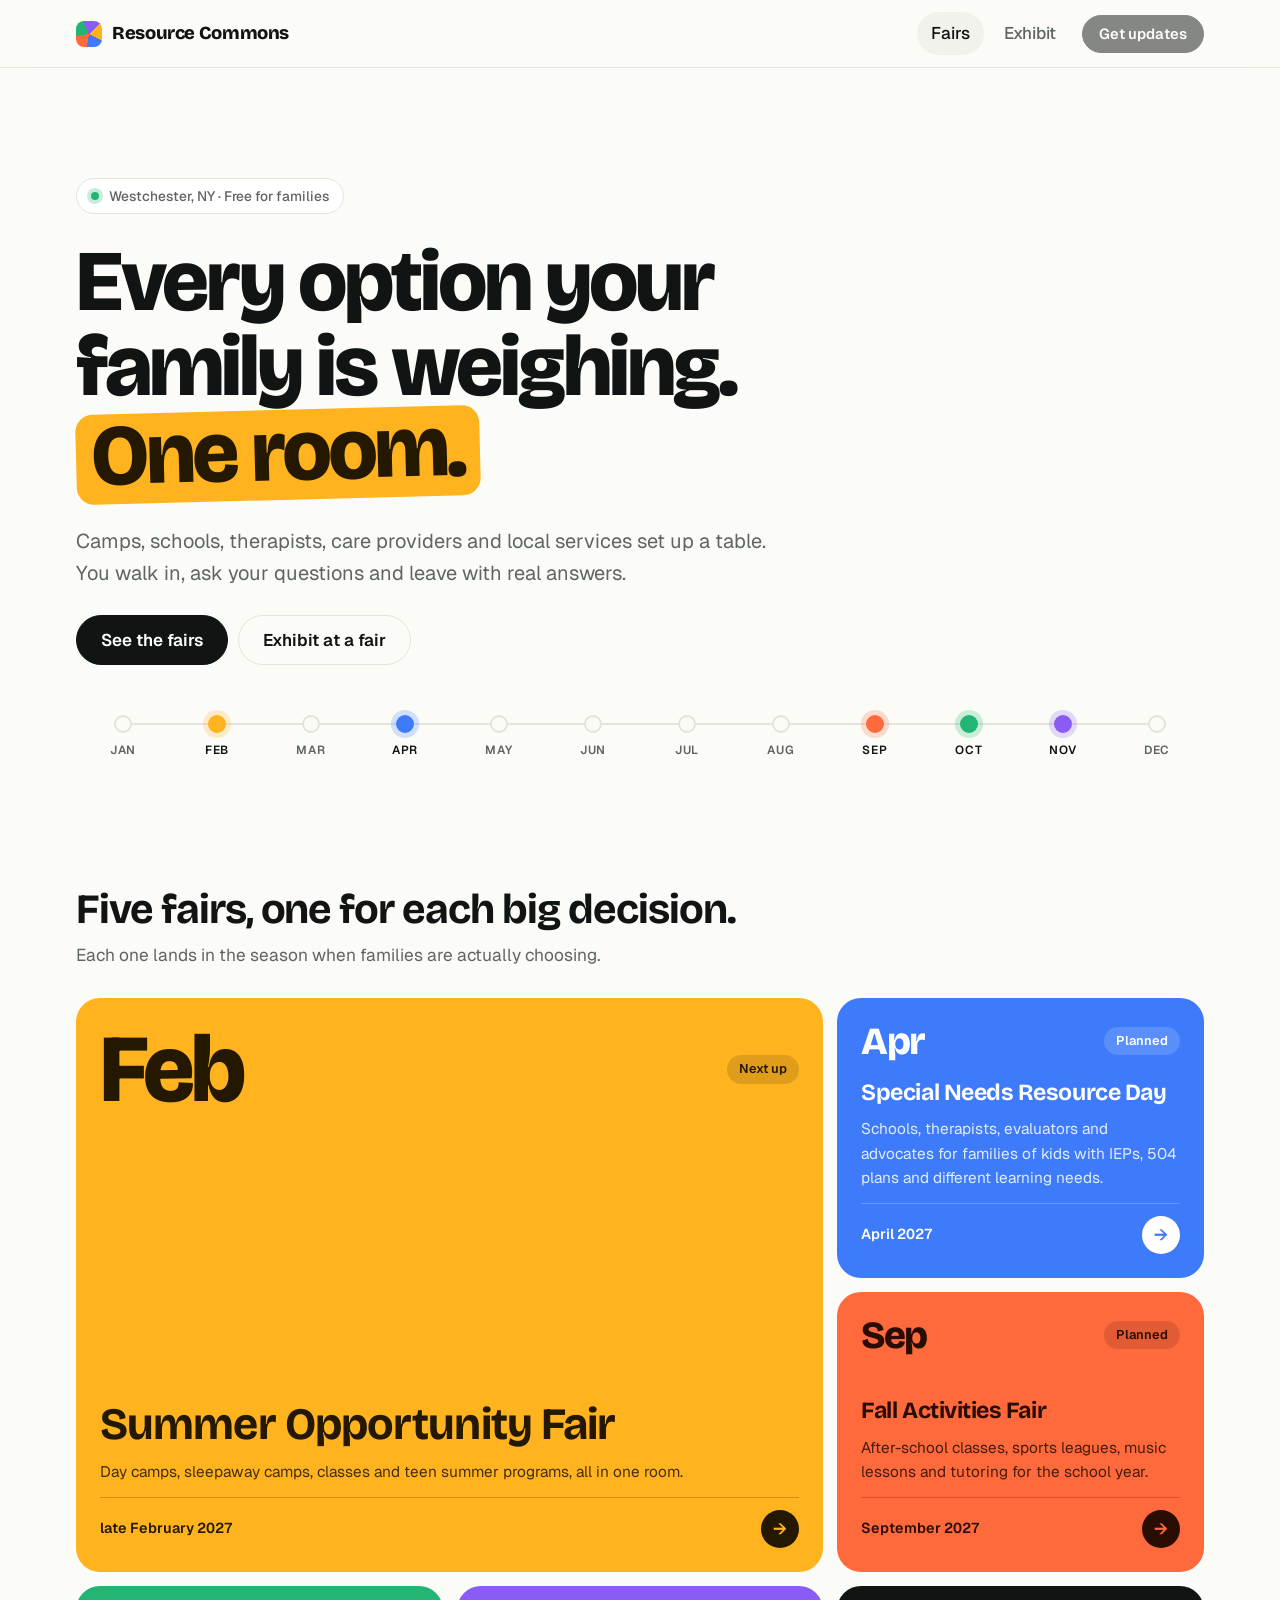
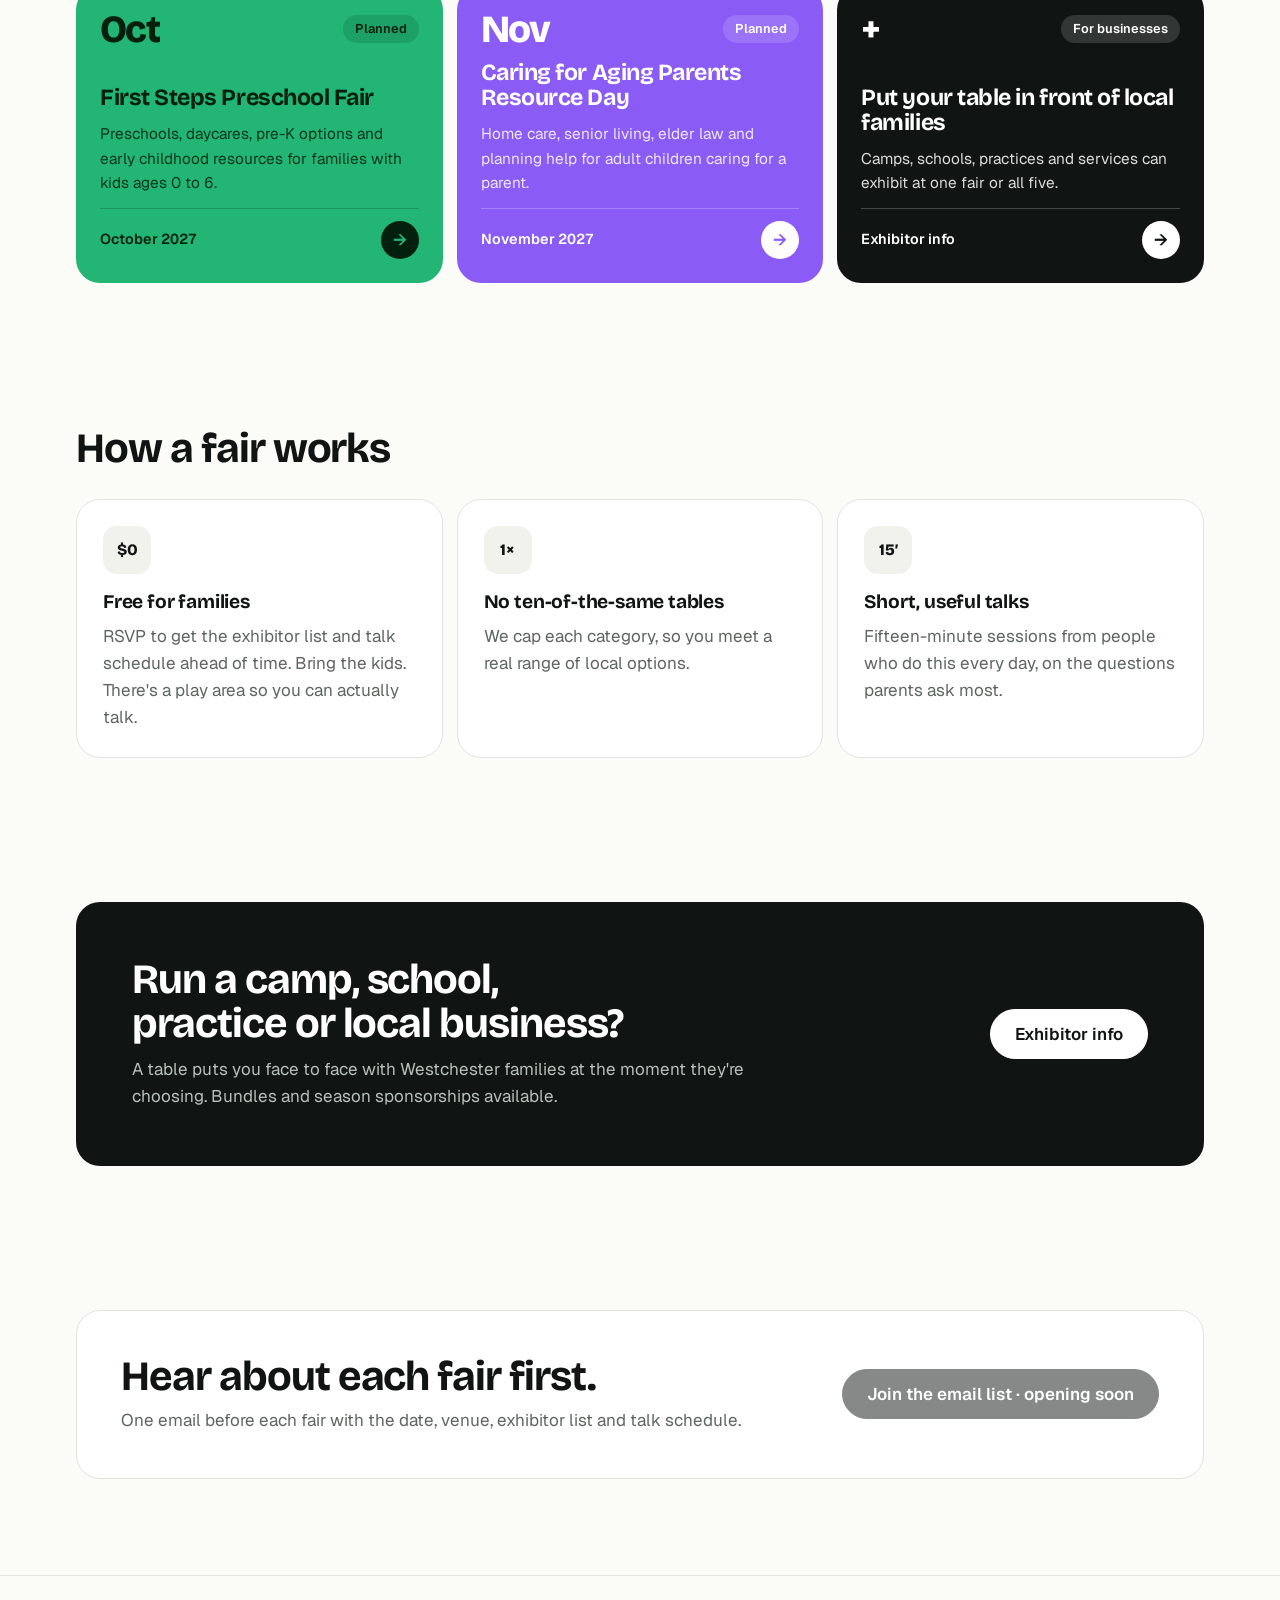
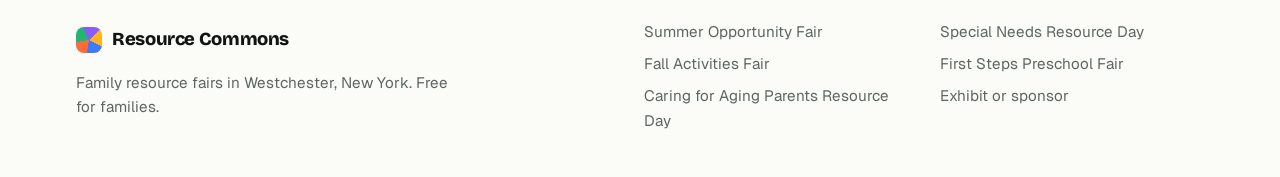
==== index.html @ ef05dd1f "Add files via upload" ====
<!doctype html>
<html lang="en">
<head>
<meta charset="utf-8">
<meta name="viewport" content="width=device-width, initial-scale=1, viewport-fit=cover">
<title>Resource Commons</title>
<meta name="description" content="Family resource fairs in Westchester, NY: camps, special needs resources, fall activities, preschools and caring for aging parents. Free for families.">
<meta name="claude:viewport-fit-sides" content="cover">
<link rel="preconnect" href="https://fonts.googleapis.com">
<link rel="preconnect" href="https://fonts.gstatic.com" crossorigin>
<link rel="stylesheet" href="https://fonts.googleapis.com/css2?family=Bricolage+Grotesque:opsz,wght@12..96,500;12..96,700;12..96,800&family=Geist:wght@400;500;600&display=swap">
<link rel="stylesheet" href="style.css">
</head>
<body>
<header class="top"><div class="wrap top-in">
<a class="brand" href="index.html"><span class="mark" aria-hidden="true"></span>Resource Commons</a>
<nav class="nav"><a href="index.html" aria-current="page">Fairs</a><a href="exhibit.html">Exhibit</a><a class="btn small" data-link="signup" href="#">Get updates</a></nav>
</div></header>
<main>
<section class="hero"><div class="wrap">
<p class="eyebrow"><span class="live" aria-hidden="true"></span>Westchester, NY · Free for families</p>
<h1>Every option your family is weighing. <span class="hl">One room.</span></h1>
<p class="lede">Camps, schools, therapists, care providers and local services set up a table. You walk in, ask your questions and leave with real answers.</p>
<div class="cta"><a class="btn" href="#fairs">See the fairs</a><a class="btn ghost" href="exhibit.html">Exhibit at a fair</a></div>
<div class="year" aria-label="Fair calendar"><span class="mo"><span class="pt"></span><span class="mo-l">Jan</span></span><a class="mo has summer" href="summer-opportunity-fair.html" title="Summer Opportunity Fair"><span class="pt"></span><span class="mo-l">Feb</span></a><span class="mo"><span class="pt"></span><span class="mo-l">Mar</span></span><a class="mo has sn" href="special-needs-resource-day.html" title="Special Needs Resource Day"><span class="pt"></span><span class="mo-l">Apr</span></a><span class="mo"><span class="pt"></span><span class="mo-l">May</span></span><span class="mo"><span class="pt"></span><span class="mo-l">Jun</span></span><span class="mo"><span class="pt"></span><span class="mo-l">Jul</span></span><span class="mo"><span class="pt"></span><span class="mo-l">Aug</span></span><a class="mo has fall" href="fall-activities-fair.html" title="Fall Activities Fair"><span class="pt"></span><span class="mo-l">Sep</span></a><a class="mo has pre" href="first-steps-preschool-fair.html" title="First Steps Preschool Fair"><span class="pt"></span><span class="mo-l">Oct</span></a><a class="mo has aging" href="caring-for-aging-parents.html" title="Caring for Aging Parents Resource Day"><span class="pt"></span><span class="mo-l">Nov</span></a><span class="mo"><span class="pt"></span><span class="mo-l">Dec</span></span></div>
</div></section>
<section class="band" id="fairs"><div class="wrap">
<div class="sec-h"><h2>Five fairs, one for each big decision.</h2><p>Each one lands in the season when families are actually choosing.</p></div>
<div class="bento"><a class="tile summer feat" href="summer-opportunity-fair.html">
<span class="tile-top"><span class="tile-m">Feb</span><span class="pill">Next up</span></span>
<span class="tile-n">Summer Opportunity Fair</span>
<span class="tile-t">Day camps, sleepaway camps, classes and teen summer programs, all in one room.</span>
<span class="tile-f"><span>late February 2027</span><span class="arrow" aria-hidden="true">→</span></span></a><a class="tile sn" href="special-needs-resource-day.html">
<span class="tile-top"><span class="tile-m">Apr</span><span class="pill">Planned</span></span>
<span class="tile-n">Special Needs Resource Day</span>
<span class="tile-t">Schools, therapists, evaluators and advocates for families of kids with IEPs, 504 plans and different learning needs.</span>
<span class="tile-f"><span>April 2027</span><span class="arrow" aria-hidden="true">→</span></span></a><a class="tile fall" href="fall-activities-fair.html">
<span class="tile-top"><span class="tile-m">Sep</span><span class="pill">Planned</span></span>
<span class="tile-n">Fall Activities Fair</span>
<span class="tile-t">After-school classes, sports leagues, music lessons and tutoring for the school year.</span>
<span class="tile-f"><span>September 2027</span><span class="arrow" aria-hidden="true">→</span></span></a><a class="tile pre" href="first-steps-preschool-fair.html">
<span class="tile-top"><span class="tile-m">Oct</span><span class="pill">Planned</span></span>
<span class="tile-n">First Steps Preschool Fair</span>
<span class="tile-t">Preschools, daycares, pre-K options and early childhood resources for families with kids ages 0 to 6.</span>
<span class="tile-f"><span>October 2027</span><span class="arrow" aria-hidden="true">→</span></span></a><a class="tile aging" href="caring-for-aging-parents.html">
<span class="tile-top"><span class="tile-m">Nov</span><span class="pill">Planned</span></span>
<span class="tile-n">Caring for Aging Parents Resource Day</span>
<span class="tile-t">Home care, senior living, elder law and planning help for adult children caring for a parent.</span>
<span class="tile-f"><span>November 2027</span><span class="arrow" aria-hidden="true">→</span></span></a><a class="tile ink" href="exhibit.html">
<span class="tile-top"><span class="tile-m">+</span><span class="pill">For businesses</span></span>
<span class="tile-n">Put your table in front of local families</span>
<span class="tile-t">Camps, schools, practices and services can exhibit at one fair or all five.</span>
<span class="tile-f"><span>Exhibitor info</span><span class="arrow" aria-hidden="true">→</span></span></a></div>
</div></section>
<section class="band"><div class="wrap">
<div class="sec-h"><h2>How a fair works</h2></div>
<div class="three cards">
<div><span class="ic" aria-hidden="true">$0</span><h3>Free for families</h3><p>RSVP to get the exhibitor list and talk schedule ahead of time. Bring the kids. There's a play area so you can actually talk.</p></div>
<div><span class="ic" aria-hidden="true">1×</span><h3>No ten-of-the-same tables</h3><p>We cap each category, so you meet a real range of local options.</p></div>
<div><span class="ic" aria-hidden="true">15′</span><h3>Short, useful talks</h3><p>Fifteen-minute sessions from people who do this every day, on the questions parents ask most.</p></div>
</div></div></section>
<section class="band"><div class="wrap">
<div class="promo"><div><h2>Run a camp, school, practice or local business?</h2><p>A table puts you face to face with Westchester families at the moment they're choosing. Bundles and season sponsorships available.</p></div>
<div class="cta"><a class="btn light" href="exhibit.html">Exhibitor info</a></div></div>
</div></section>
<section class="band"><div class="wrap"><div class="split">
<div><h2>Hear about each fair first.</h2><p>One email before each fair with the date, venue, exhibitor list and talk schedule.</p></div>
<div class="cta"><a class="btn" data-link="signup" href="#">Join the email list</a></div>
</div></div></section>
</main>
<footer class="foot"><div class="wrap foot-in">
<div><a class="brand" href="index.html"><span class="mark" aria-hidden="true"></span>Resource Commons</a>
<p>Family resource fairs in Westchester, New York. Free for families.</p></div>
<div class="foot-links"><a href="summer-opportunity-fair.html">Summer Opportunity Fair</a><a href="special-needs-resource-day.html">Special Needs Resource Day</a><a href="fall-activities-fair.html">Fall Activities Fair</a><a href="first-steps-preschool-fair.html">First Steps Preschool Fair</a><a href="caring-for-aging-parents.html">Caring for Aging Parents Resource Day</a><a href="exhibit.html">Exhibit or sponsor</a></div>
</div></footer>
<script src="config.js"></script>
<script src="site.js"></script>
</body>
</html>
---- style.css ----
/* Layout: bright bento of five fair tiles under a bold headline; each fair owns one saturated color. */
:root {
  --bg: #fbfbf8;
  --card: #ffffff;
  --soft: #f1f2ec;
  --ink: #101513;
  --muted: #5d6661;
  --line: #e3e5dd;
  --btn: #101513;
  --btn-ink: #ffffff;
  --summer: #ffb31f; --summer-on: #241800;
  --sn: #3e7bfa;     --sn-on: #ffffff;
  --fall: #ff6a3d;   --fall-on: #2a0d02;
  --pre: #22b573;    --pre-on: #03200f;
  --aging: #8a5cf5;  --aging-on: #ffffff;
  --display: "Bricolage Grotesque", "Helvetica Neue", Arial, sans-serif;
  --body: "Geist", "Segoe UI", Helvetica, Arial, sans-serif;
  --r: 24px;
}
@media (prefers-color-scheme: dark) {
  :root:not([data-theme="light"]) {
    --bg: #0c0f0e; --card: #151a18; --soft: #1a201d; --ink: #f2f5f1; --muted: #9aa49f; --line: #252c29;
    --btn: #f2f5f1; --btn-ink: #0c0f0e;
    color-scheme: dark;
  }
}
:root[data-theme="dark"] {
  --bg: #0c0f0e; --card: #151a18; --soft: #1a201d; --ink: #f2f5f1; --muted: #9aa49f; --line: #252c29;
  --btn: #f2f5f1; --btn-ink: #0c0f0e;
  color-scheme: dark;
}

* { box-sizing: border-box; }
html { -webkit-text-size-adjust: 100%; scroll-behavior: smooth; }
body { margin: 0; background: var(--bg); color: var(--ink); font: 400 17px/1.6 var(--body); }
a { color: inherit; }
a:focus-visible, .btn:focus-visible, summary:focus-visible { outline: 3px solid var(--sn); outline-offset: 3px; border-radius: 12px; }
h1, h2, h3 { text-wrap: balance; margin: 0; font-family: var(--display); }
h1 { font-weight: 800; font-size: clamp(2.6rem, 7vw, 5.4rem); line-height: 0.98; letter-spacing: -0.035em; max-width: 15ch; }
h2 { font-weight: 700; font-size: clamp(1.7rem, 3.6vw, 2.6rem); line-height: 1.05; letter-spacing: -0.025em; }
h3 { font-weight: 700; font-size: 1.2rem; line-height: 1.2; letter-spacing: -0.01em; }
p { margin: 0; }

.wrap { max-width: 1160px; margin: 0 auto; padding-left: max(16px, env(safe-area-inset-left, 0px)); padding-right: max(16px, env(safe-area-inset-right, 0px)); }

/* Header */
body::before { content: ""; position: fixed; inset: 0 0 auto; height: env(safe-area-inset-top, 0px); z-index: 10; background: var(--bg); }
.top { position: sticky; top: env(safe-area-inset-top, 0px); z-index: 5; background: color-mix(in srgb, var(--bg) 82%, transparent); backdrop-filter: saturate(1.4) blur(14px); -webkit-backdrop-filter: saturate(1.4) blur(14px); border-bottom: 1px solid var(--line); }
.top-in { display: flex; align-items: center; justify-content: space-between; gap: 16px; padding-block: 12px; flex-wrap: wrap; }
.brand { display: inline-flex; align-items: center; gap: 10px; font: 800 1.15rem/1 var(--display); letter-spacing: -0.02em; text-decoration: none; }
.mark { width: 26px; height: 26px; border-radius: 8px; background: conic-gradient(from 45deg, var(--summer) 0 20%, var(--sn) 0 40%, var(--fall) 0 60%, var(--pre) 0 80%, var(--aging) 0); }
.nav { display: flex; align-items: center; gap: 6px; flex-wrap: wrap; }
.nav a:not(.btn) { padding: 8px 14px; border-radius: 999px; color: var(--muted); text-decoration: none; font-weight: 500; }
.nav a:not(.btn):hover { background: var(--soft); color: var(--ink); }
.nav a[aria-current] { background: var(--soft); color: var(--ink); }

/* Buttons */
.btn { display: inline-flex; align-items: center; gap: 8px; min-height: 50px; padding: 0 24px; border-radius: 999px; background: var(--btn); color: var(--btn-ink); font-weight: 600; text-decoration: none; border: 1.5px solid var(--btn); cursor: pointer; transition: transform 0.15s; }
.btn:hover { transform: translateY(-1px); }
.btn.ghost { background: transparent; color: var(--ink); border-color: var(--line); }
.btn.ghost:hover { border-color: var(--ink); }
.btn.light { background: #fff; color: #101513; border-color: #fff; }
.btn.small { min-height: 38px; padding: 0 16px; font-size: 0.92rem; margin-left: 6px; }
.btn.soon { opacity: 0.5; cursor: default; transform: none; }
.cta { display: flex; flex-wrap: wrap; gap: 10px; align-items: center; }

/* Hero */
.hero { padding-block: clamp(48px, 9vw, 110px) clamp(32px, 5vw, 56px); }
.hero .wrap { display: grid; gap: 26px; }
.hero .wrap > * { min-width: 0; }
.eyebrow { display: inline-flex; align-items: center; gap: 10px; width: fit-content; padding: 6px 14px; border-radius: 999px; background: var(--card); border: 1px solid var(--line); font-size: 0.86rem; font-weight: 500; color: var(--muted); }
.live { width: 8px; height: 8px; border-radius: 50%; background: var(--pre); box-shadow: 0 0 0 4px color-mix(in srgb, var(--pre) 25%, transparent); }
.hl { display: inline-block; padding: 0 0.18em 0.06em; border-radius: 0.2em; background: var(--summer); color: var(--summer-on); transform: rotate(-1.5deg); }
.lede { font-size: clamp(1.08rem, 1.6vw, 1.25rem); max-width: 56ch; color: var(--muted); }

/* Year timeline */
.year { position: relative; display: grid; grid-template-columns: repeat(12, minmax(0, 1fr)); margin-top: 18px; padding-top: 6px; }
.year::before { content: ""; position: absolute; left: 4%; right: 4%; top: 14px; height: 2px; background: var(--line); }
.mo { position: relative; display: grid; justify-items: center; gap: 8px; text-decoration: none; min-width: 0; }
.pt { width: 18px; height: 18px; border-radius: 50%; background: var(--bg); border: 2px solid var(--line); }
.mo-l { font-size: 0.74rem; font-weight: 600; letter-spacing: 0.06em; text-transform: uppercase; color: var(--muted); }
.mo.has .pt { background: var(--c); border-color: var(--c); box-shadow: 0 0 0 5px color-mix(in srgb, var(--c) 22%, transparent); }
.mo.has .mo-l { color: var(--ink); }
.mo.has:hover .pt { transform: scale(1.15); }
.mo[aria-current] .pt { outline: 2px solid var(--ink); outline-offset: 4px; }

/* Fair colors */
.ink { --c: var(--btn); --on: var(--btn-ink); }
.summer { --c: var(--summer); --on: var(--summer-on); }
.sn { --c: var(--sn); --on: var(--sn-on); }
.fall { --c: var(--fall); --on: var(--fall-on); }
.pre { --c: var(--pre); --on: var(--pre-on); }
.aging { --c: var(--aging); --on: var(--aging-on); }

/* Sections */
.band { padding-block: clamp(36px, 6vw, 72px); }
.band > .wrap { display: grid; gap: 28px; }
.band > .wrap > * { min-width: 0; }
.sec-h { display: grid; gap: 10px; max-width: 62ch; }
.sec-h p { color: var(--muted); font-size: 1.08rem; }

/* Bento of fairs */
.bento { display: grid; grid-template-columns: repeat(6, minmax(0, 1fr)); gap: 14px; }
.tile { grid-column: span 2; display: grid; grid-template-rows: auto 1fr auto auto; gap: 12px; min-height: 280px; padding: 24px; border-radius: var(--r); background: var(--c); color: var(--on); text-decoration: none; transition: transform 0.2s, box-shadow 0.2s; min-width: 0; }
.tile.feat { grid-column: span 4; grid-row: span 2; min-height: 100%; }
.tile:hover { transform: translateY(-3px); box-shadow: 0 18px 40px -18px color-mix(in srgb, var(--c) 80%, transparent); }
.tile-top { display: flex; justify-content: space-between; align-items: center; gap: 10px; }
.tile-m { font: 800 2.4rem/1 var(--display); letter-spacing: -0.04em; }
.tile.feat .tile-m { font-size: clamp(3rem, 8vw, 6rem); }
.pill { padding: 4px 12px; border-radius: 999px; background: color-mix(in srgb, var(--on) 14%, transparent); font-size: 0.8rem; font-weight: 600; }
.tile-n { align-self: end; font: 700 1.45rem/1.08 var(--display); letter-spacing: -0.02em; }
.tile.feat .tile-n { font-size: clamp(1.9rem, 3.6vw, 2.8rem); }
.tile-t { font-size: 0.96rem; opacity: 0.85; }
.tile-f { display: flex; justify-content: space-between; align-items: center; gap: 10px; padding-top: 12px; border-top: 1px solid color-mix(in srgb, var(--on) 22%, transparent); font-size: 0.9rem; font-weight: 600; font-variant-numeric: tabular-nums; }
.arrow { display: grid; place-items: center; width: 38px; height: 38px; border-radius: 50%; background: var(--on); color: var(--c); font-size: 1.1rem; transition: transform 0.2s; }
.tile:hover .arrow { transform: rotate(-45deg); }
@media (max-width: 900px) {
  .bento { grid-template-columns: repeat(2, minmax(0, 1fr)); }
  .tile, .tile.feat { grid-column: span 1; grid-row: auto; }
  .tile.feat { grid-column: span 2; min-height: 300px; }
}
@media (max-width: 560px) {
  .bento { grid-template-columns: 1fr; }
  .tile.feat { grid-column: auto; }
  .tile { min-height: 230px; }
}

/* Cards */
.three { display: grid; grid-template-columns: repeat(auto-fit, minmax(min(260px, 100%), 1fr)); gap: 14px; }
.cards > div { display: grid; gap: 10px; align-content: start; padding: 26px; border-radius: var(--r); background: var(--card); border: 1px solid var(--line); min-width: 0; }
.cards p { color: var(--muted); }
.ic { display: grid; place-items: center; width: 48px; height: 48px; margin-bottom: 6px; border-radius: 14px; background: var(--soft); font: 800 1rem/1 var(--display); }
.two { grid-template-columns: repeat(auto-fit, minmax(min(300px, 100%), 1fr)); align-items: start; gap: 14px; }
.two > div { display: grid; gap: 16px; padding: 28px; border-radius: var(--r); background: var(--card); border: 1px solid var(--line); min-width: 0; }
.split { display: grid; gap: 24px; grid-template-columns: minmax(0, 1fr) auto; align-items: center; padding: clamp(26px, 4vw, 44px); border-radius: var(--r); background: var(--card); border: 1px solid var(--line); }
.split > div:first-child { display: grid; gap: 8px; max-width: 58ch; }
.split p { color: var(--muted); }
.promo { display: grid; grid-template-columns: minmax(0, 1fr) auto; gap: 24px; align-items: center; padding: clamp(28px, 5vw, 56px); border-radius: var(--r); background: #101513; color: #f2f5f1; }
.promo > div:first-child { display: grid; gap: 10px; max-width: 58ch; }
.promo h2 { color: #fff; }
.promo p { color: #b7c0bb; }
@media (prefers-color-scheme: dark) { :root:not([data-theme="light"]) .promo { background: var(--card); border: 1px solid var(--line); } }
:root[data-theme="dark"] .promo { background: var(--card); border: 1px solid var(--line); }
@media (max-width: 680px) { .split, .promo { grid-template-columns: 1fr; } }

/* Event page */
.ev-hero { padding-block: 20px 0; }
.panel { display: grid; gap: 22px; padding: clamp(28px, 6vw, 72px); border-radius: calc(var(--r) + 8px); background: var(--c); color: var(--on); }
.panel > * { min-width: 0; }
.panel h1 { max-width: 16ch; }
.panel .lede { color: inherit; opacity: 0.85; }
.panel .eyebrow { background: color-mix(in srgb, var(--on) 14%, transparent); border-color: transparent; color: inherit; }
.back { width: fit-content; color: inherit; opacity: 0.8; text-decoration: none; font-weight: 600; }
.back:hover { opacity: 1; }
.facts { display: flex; flex-wrap: wrap; gap: 10px; margin: 0; }
.facts div { display: grid; gap: 2px; padding: 12px 18px; border-radius: 18px; background: color-mix(in srgb, var(--on) 10%, transparent); min-width: 0; }
.facts dt { font-size: 0.74rem; font-weight: 600; letter-spacing: 0.08em; text-transform: uppercase; opacity: 0.75; }
.facts dd { margin: 0; font-weight: 600; }
.panel .btn { background: var(--on); color: var(--c); border-color: var(--on); }
.panel .btn.ghost { background: transparent; color: var(--on); border-color: color-mix(in srgb, var(--on) 40%, transparent); }
.event .cards h3::before { content: ""; display: block; width: 28px; height: 6px; margin-bottom: 14px; border-radius: 3px; background: var(--c); }
.event .band .btn:not(.ghost) { background: var(--btn); }
.chips { list-style: none; margin: 0; padding: 0; display: flex; flex-wrap: wrap; gap: 8px; }
.chips li { padding: 7px 14px; border-radius: 999px; background: color-mix(in srgb, var(--c) 14%, var(--card)); font-size: 0.92rem; font-weight: 500; }
.talks { list-style: none; margin: 0; padding: 0; display: grid; gap: 10px; }
.talks li { display: flex; gap: 12px; align-items: baseline; font-weight: 500; }
.talks li::before { content: ""; flex: none; width: 10px; height: 10px; border-radius: 50%; background: var(--c); transform: translateY(-1px); }
.small-note { color: var(--muted); font-size: 0.9rem; }

/* Tables */
.tbl { overflow-x: auto; border: 1px solid var(--line); border-radius: var(--r); background: var(--card); }
table { width: 100%; border-collapse: collapse; min-width: 420px; }
th, td { text-align: left; padding: 16px 22px; border-bottom: 1px solid var(--line); vertical-align: top; }
tbody tr:last-child td { border-bottom: 0; }
th { font-size: 0.76rem; font-weight: 600; letter-spacing: 0.08em; text-transform: uppercase; color: var(--muted); }
td a { font-weight: 600; text-decoration-thickness: 1px; text-underline-offset: 3px; }
.num { text-align: right; font-variant-numeric: tabular-nums; white-space: nowrap; font-weight: 700; }
td.note { color: var(--muted); font-size: 0.92rem; }

/* FAQ */
.faq { display: grid; gap: 10px; max-width: 800px; }
details { background: var(--card); border: 1px solid var(--line); border-radius: 18px; padding: 18px 22px; }
summary { cursor: pointer; font-weight: 600; list-style: none; display: flex; justify-content: space-between; gap: 12px; }
summary::-webkit-details-marker { display: none; }
summary::after { content: "+"; font: 700 1.3rem/1 var(--display); color: var(--muted); }
details[open] summary::after { content: "–"; }
details p { margin-top: 10px; color: var(--muted); }

/* Footer */
.foot { margin-top: 24px; border-top: 1px solid var(--line); padding-block: 44px; }
.foot-in { display: flex; justify-content: space-between; gap: 32px; flex-wrap: wrap; }
.foot-in > div:first-child { display: grid; gap: 12px; max-width: 34ch; }
.foot p { color: var(--muted); font-size: 0.95rem; }
.foot-links { display: grid; grid-template-columns: repeat(auto-fit, minmax(min(200px, 100%), 1fr)); gap: 8px 32px; flex: 1; max-width: 560px; min-width: 0; }
.foot-links a { color: var(--muted); text-decoration: none; font-size: 0.95rem; }
.foot-links a:hover { color: var(--ink); }

@media (prefers-reduced-motion: reduce) { * { transition: none !important; scroll-behavior: auto !important; } }

@media (max-width: 560px) { .mo-l { font-size: 0.6rem; letter-spacing: 0; } .pt { width: 14px; height: 14px; } .year::before { top: 12px; } }
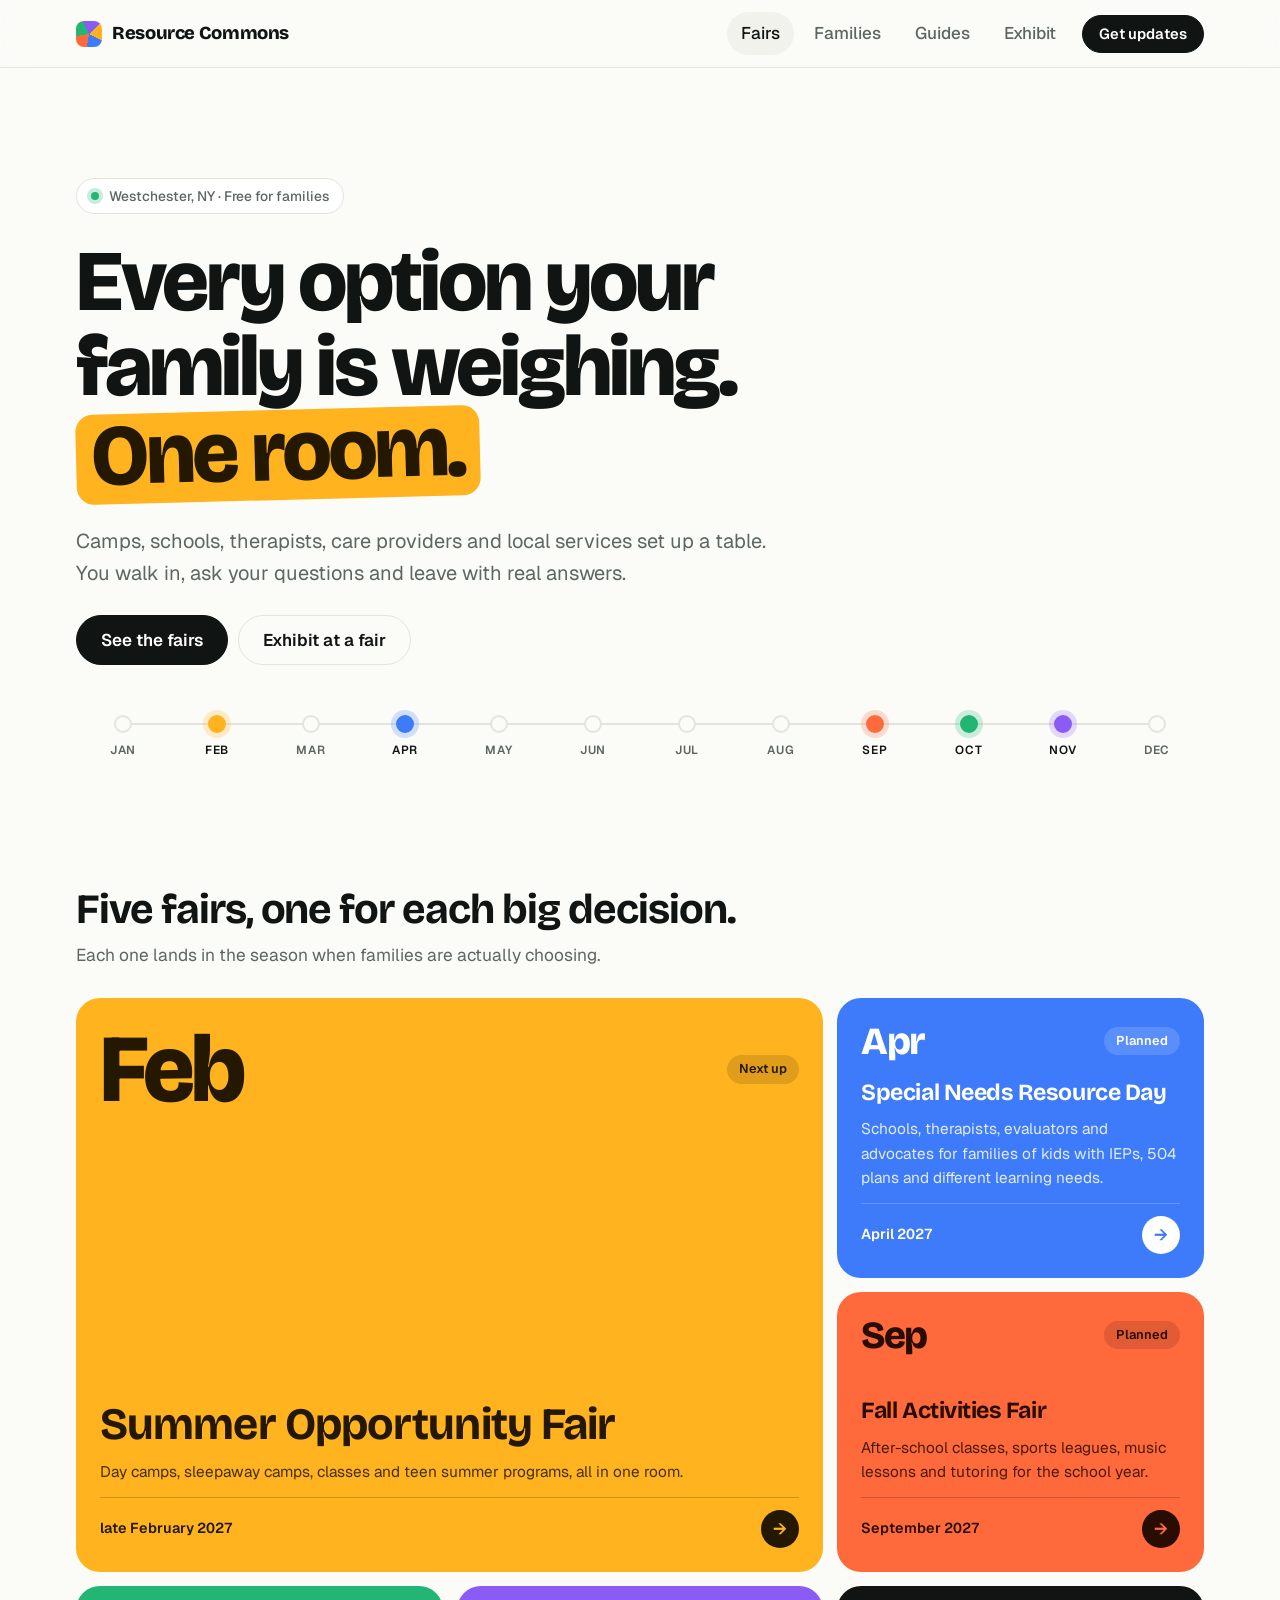
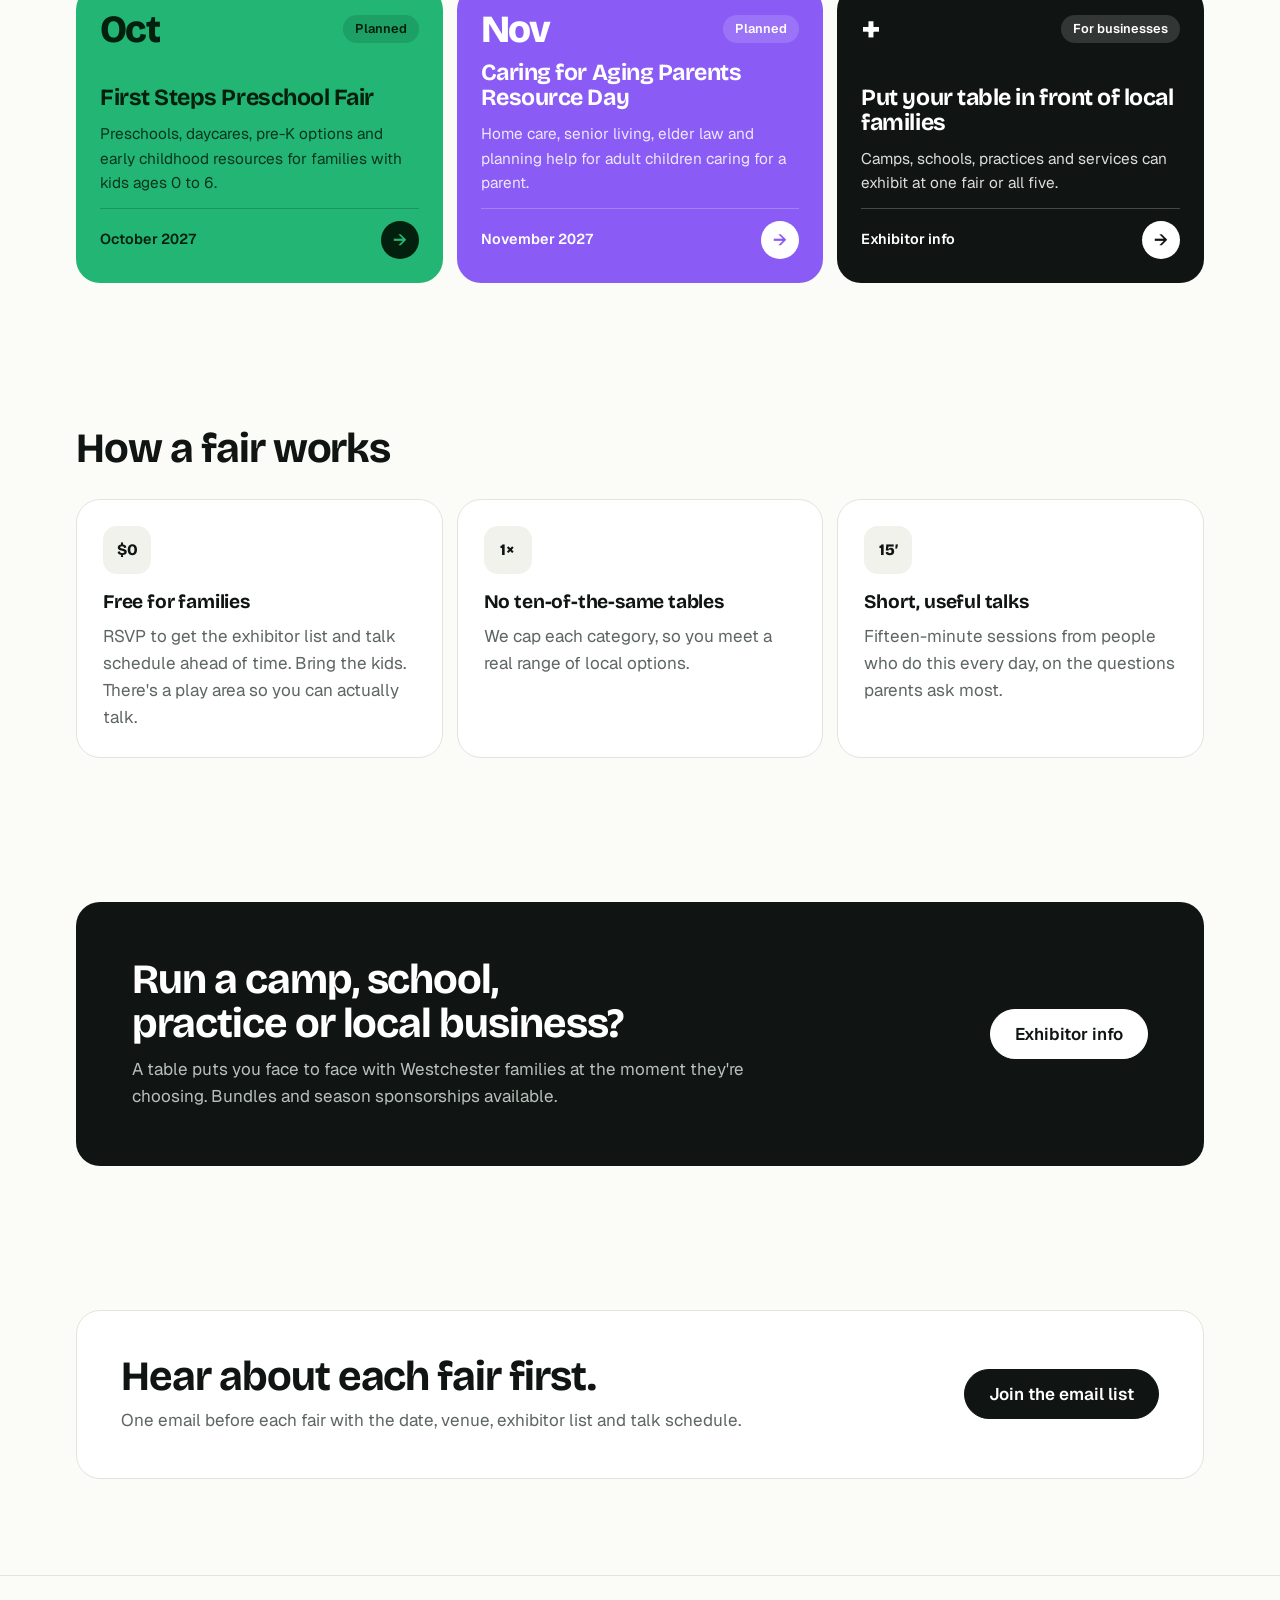
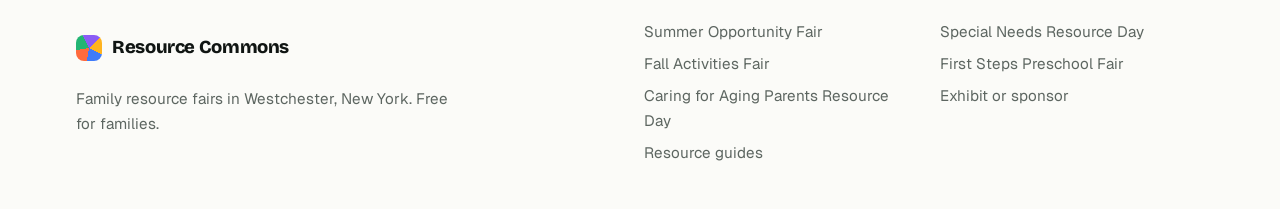
==== commit 2a6f862d: "Add files via upload" ====
--- a/index.html
+++ b/index.html
@@ -14,7 +14,7 @@
 <body>
 <header class="top"><div class="wrap top-in">
 <a class="brand" href="index.html"><span class="mark" aria-hidden="true"></span>Resource Commons</a>
-<nav class="nav"><a href="index.html" aria-current="page">Fairs</a><a href="exhibit.html">Exhibit</a><a class="btn small" data-link="signup" href="#">Get updates</a></nav>
+<nav class="nav"><a href="index.html" aria-current="page">Fairs</a><a href="families.html">Families</a><a href="guides.html">Guides</a><a href="exhibit.html">Exhibit</a><a class="btn small" href="families.html#signup">Get updates</a></nav>
 </div></header>
 <main>
 <section class="hero"><div class="wrap">
@@ -65,13 +65,13 @@
 </div></section>
 <section class="band"><div class="wrap"><div class="split">
 <div><h2>Hear about each fair first.</h2><p>One email before each fair with the date, venue, exhibitor list and talk schedule.</p></div>
-<div class="cta"><a class="btn" data-link="signup" href="#">Join the email list</a></div>
+<div class="cta"><a class="btn" href="families.html#signup">Join the email list</a></div>
 </div></div></section>
 </main>
 <footer class="foot"><div class="wrap foot-in">
 <div><a class="brand" href="index.html"><span class="mark" aria-hidden="true"></span>Resource Commons</a>
 <p>Family resource fairs in Westchester, New York. Free for families.</p></div>
-<div class="foot-links"><a href="summer-opportunity-fair.html">Summer Opportunity Fair</a><a href="special-needs-resource-day.html">Special Needs Resource Day</a><a href="fall-activities-fair.html">Fall Activities Fair</a><a href="first-steps-preschool-fair.html">First Steps Preschool Fair</a><a href="caring-for-aging-parents.html">Caring for Aging Parents Resource Day</a><a href="exhibit.html">Exhibit or sponsor</a></div>
+<div class="foot-links"><a href="summer-opportunity-fair.html">Summer Opportunity Fair</a><a href="special-needs-resource-day.html">Special Needs Resource Day</a><a href="fall-activities-fair.html">Fall Activities Fair</a><a href="first-steps-preschool-fair.html">First Steps Preschool Fair</a><a href="caring-for-aging-parents.html">Caring for Aging Parents Resource Day</a><a href="exhibit.html">Exhibit or sponsor</a><a href="guides.html">Resource guides</a></div>
 </div></footer>
 <script src="config.js"></script>
 <script src="site.js"></script>
--- a/style.css
+++ b/style.css
@@ -198,3 +198,58 @@
 @media (prefers-reduced-motion: reduce) { * { transition: none !important; scroll-behavior: auto !important; } }
 
 @media (max-width: 560px) { .mo-l { font-size: 0.6rem; letter-spacing: 0; } .pt { width: 14px; height: 14px; } .year::before { top: 12px; } }
+
+/* Vendor checkout */
+.panel.slim h1 { font-size: clamp(2.2rem, 5vw, 3.8rem); }
+.opts { display: grid; grid-template-columns: repeat(auto-fit, minmax(min(280px, 100%), 1fr)); gap: 14px; }
+.opt { display: grid; gap: 14px; align-content: start; padding: 26px; border-radius: var(--r); background: var(--card); border: 1px solid var(--line); min-width: 0; }
+.opt-h { display: flex; justify-content: space-between; align-items: baseline; gap: 12px; flex-wrap: wrap; }
+.opt-p { font: 800 1.9rem/1 var(--display); letter-spacing: -0.03em; font-variant-numeric: tabular-nums; }
+.opt p { color: var(--muted); }
+.opt .btn { justify-self: start; }
+.ach { display: flex; gap: 16px; align-items: flex-start; padding: 22px 26px; border-radius: var(--r); background: color-mix(in srgb, var(--c, var(--pre)) 12%, var(--card)); }
+.ach > div { display: grid; gap: 4px; min-width: 0; }
+.ach p { color: var(--muted); }
+.ach .ic { flex: none; margin: 0; font-size: 0.8rem; background: var(--card); }
+.two > div > .btn { justify-self: start; }
+
+/* Families sign-up */
+.signup-card { display: grid; gap: 26px; padding: clamp(26px, 5vw, 52px); border-radius: calc(var(--r) + 8px); background: var(--card); border: 1px solid var(--line); }
+.kit { display: grid; gap: 22px; }
+fieldset { border: 0; margin: 0; padding: 0; min-width: 0; }
+legend { padding: 0; margin-bottom: 12px; font-weight: 600; }
+.chks { display: flex; flex-wrap: wrap; gap: 10px; }
+.chk { display: inline-flex; align-items: center; gap: 10px; padding: 10px 16px; border-radius: 999px; border: 1.5px solid var(--line); background: var(--bg); cursor: pointer; font-weight: 500; }
+.chk input { width: 18px; height: 18px; accent-color: var(--c); margin: 0; }
+.chk:has(input:checked) { border-color: var(--c); background: color-mix(in srgb, var(--c) 16%, var(--card)); }
+.chk:has(input:focus-visible) { outline: 3px solid var(--c); outline-offset: 2px; }
+.row { display: grid; grid-template-columns: repeat(auto-fit, minmax(min(240px, 100%), 1fr)); gap: 14px; }
+.row.end { display: flex; flex-wrap: wrap; align-items: center; gap: 16px; }
+.fld { display: grid; gap: 6px; font-weight: 500; font-size: 0.92rem; min-width: 0; }
+.fld input { width: 100%; min-height: 52px; padding: 0 16px; border-radius: 14px; border: 1.5px solid var(--line); background: var(--bg); color: var(--ink); font: 400 1rem var(--body); }
+.fld input:focus { outline: none; border-color: var(--ink); }
+button.btn { font: 600 1rem var(--body); }
+button.btn:disabled { cursor: default; }
+
+/* Mini fair links */
+.minis { display: grid; grid-template-columns: repeat(auto-fit, minmax(min(200px, 100%), 1fr)); gap: 12px; }
+.mini { display: grid; gap: 8px; padding: 20px; border-radius: 20px; background: var(--c); color: var(--on); text-decoration: none; font: 700 1.05rem/1.2 var(--display); transition: transform 0.15s; }
+.mini:hover { transform: translateY(-2px); }
+.mini-m { font-size: 1.8rem; font-weight: 800; letter-spacing: -0.03em; }
+
+/* Guides */
+.guides { display: grid; grid-template-columns: repeat(auto-fill, minmax(min(300px, 100%), 1fr)); gap: 14px; }
+.guide { display: grid; grid-template-rows: auto 1fr; border-radius: var(--r); background: var(--card); border: 1px solid var(--line); overflow: hidden; min-width: 0; }
+.cover { position: relative; display: grid; align-content: end; gap: 6px; min-height: 190px; padding: 22px; background: var(--c); color: var(--on); overflow: hidden; }
+.cover::after { content: ""; position: absolute; right: -40px; top: -40px; width: 150px; height: 150px; border-radius: 50%; background: color-mix(in srgb, var(--on) 14%, transparent); }
+.cover-k { font-size: 0.75rem; font-weight: 600; letter-spacing: 0.08em; text-transform: uppercase; opacity: 0.8; }
+.cover-n { font: 800 1.5rem/1.05 var(--display); letter-spacing: -0.02em; max-width: 14ch; }
+.cover-y { font-size: 0.85rem; opacity: 0.8; }
+.guide-b { display: grid; gap: 12px; align-content: start; padding: 22px; }
+.guide-b p { color: var(--muted); }
+.guide-f { display: flex; justify-content: space-between; align-items: center; gap: 12px; flex-wrap: wrap; margin-top: 6px; }
+.guide.bundle { background: #101513; border-color: #101513; color: #f2f5f1; }
+.guide.bundle h3 { font-size: 1.8rem; color: #fff; }
+.guide.bundle p { color: #b7c0bb; }
+.guide.bundle .pill { justify-self: start; background: var(--summer); color: var(--summer-on); }
+.guide.bundle .guide-b { align-content: center; padding: 30px; }
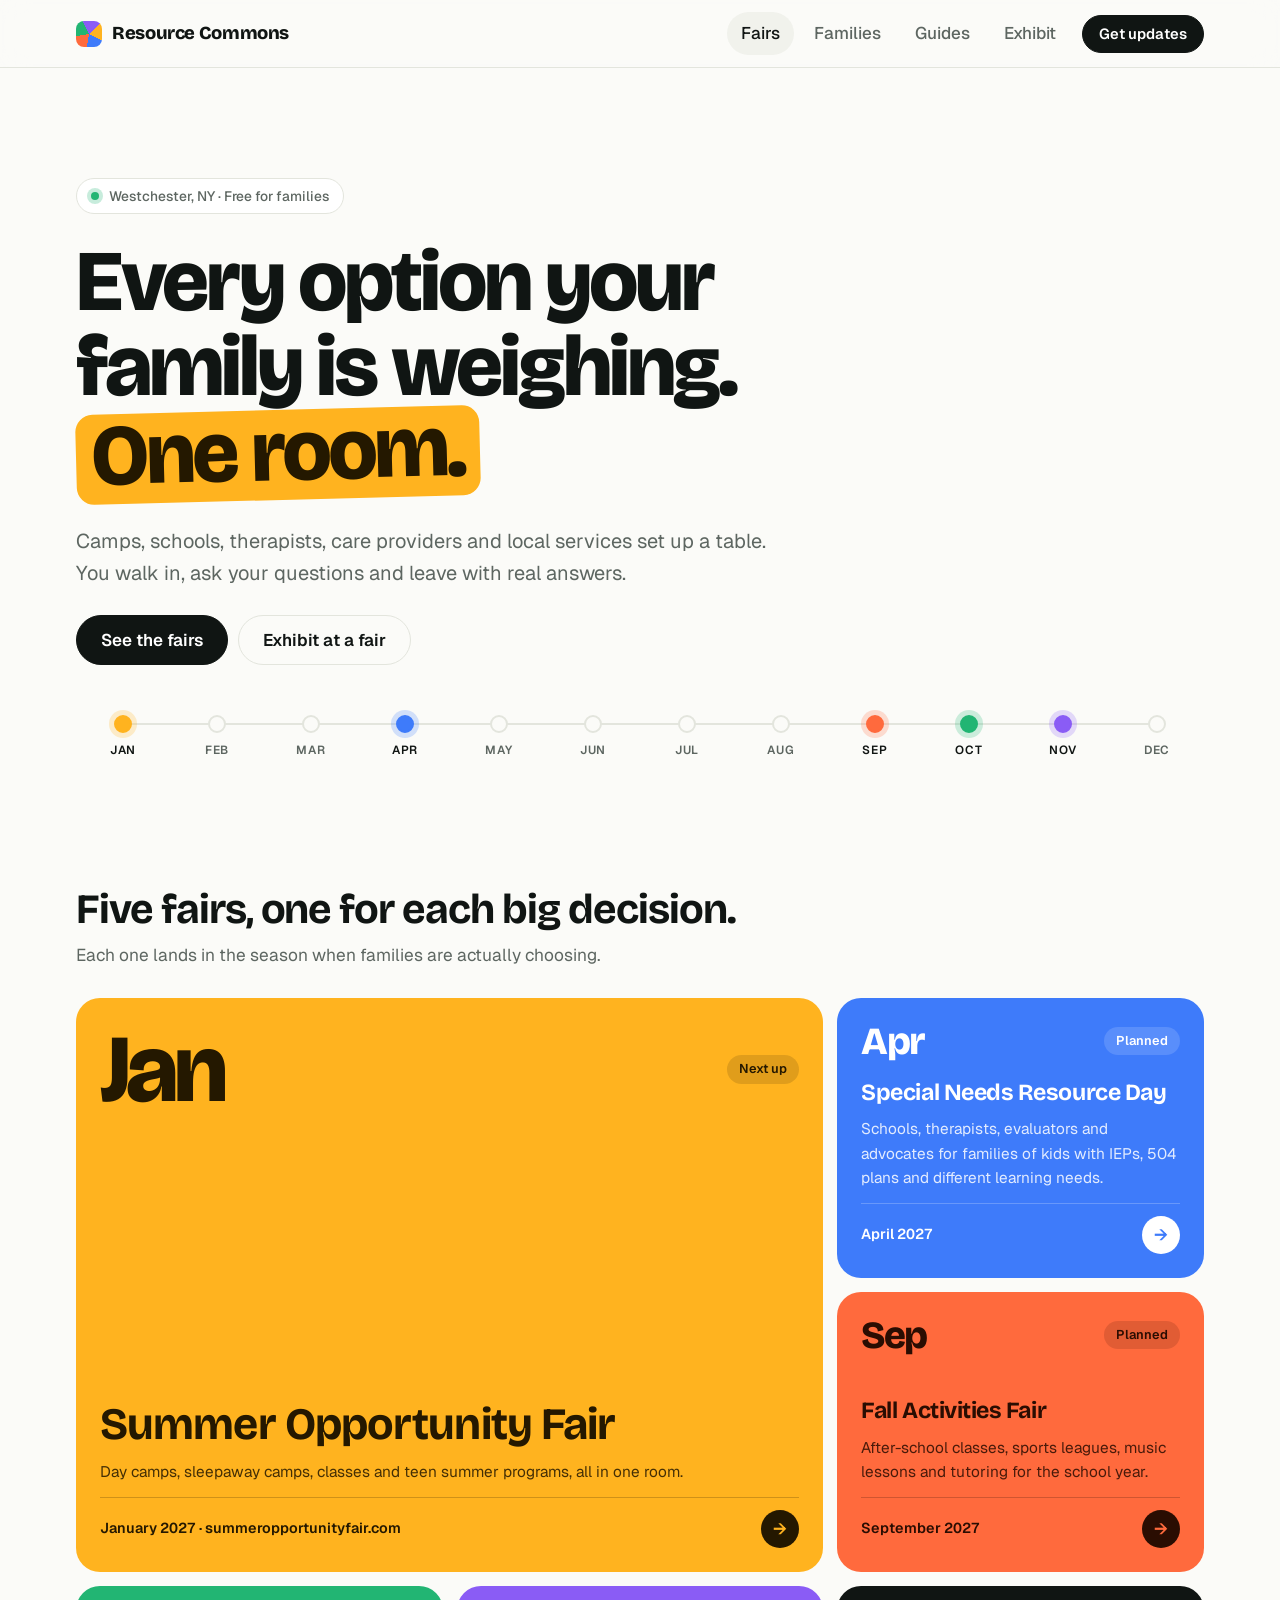
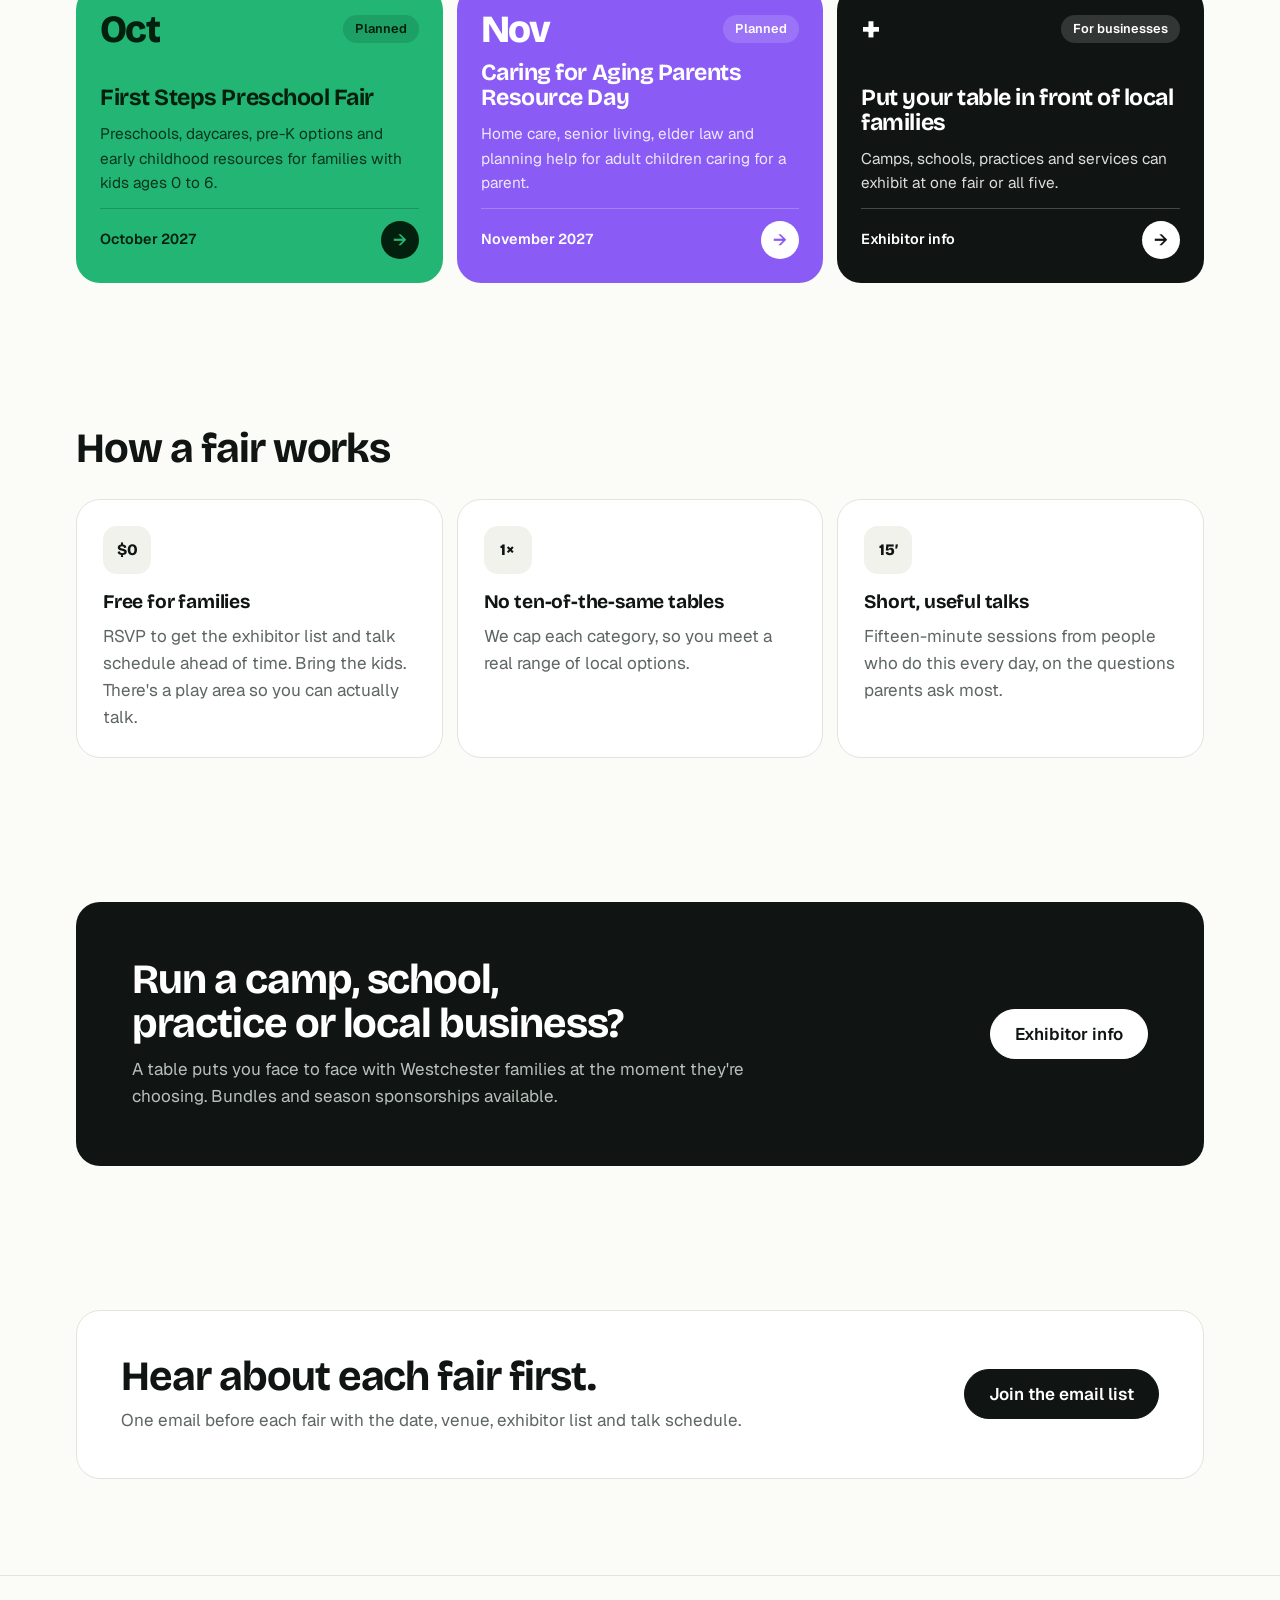
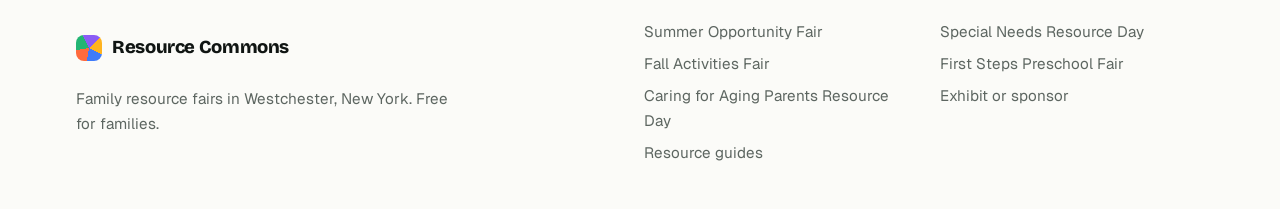
==== commit 24aeef0b: "Move Summer Opportunity Fair to January, link to summeropportunityfair.com" ====
--- a/index.html
+++ b/index.html
@@ -5,7 +5,6 @@
 <meta name="viewport" content="width=device-width, initial-scale=1, viewport-fit=cover">
 <title>Resource Commons</title>
 <meta name="description" content="Family resource fairs in Westchester, NY: camps, special needs resources, fall activities, preschools and caring for aging parents. Free for families.">
-<meta name="claude:viewport-fit-sides" content="cover">
 <link rel="preconnect" href="https://fonts.googleapis.com">
 <link rel="preconnect" href="https://fonts.gstatic.com" crossorigin>
 <link rel="stylesheet" href="https://fonts.googleapis.com/css2?family=Bricolage+Grotesque:opsz,wght@12..96,500;12..96,700;12..96,800&family=Geist:wght@400;500;600&display=swap">
@@ -22,15 +21,15 @@
 <h1>Every option your family is weighing. <span class="hl">One room.</span></h1>
 <p class="lede">Camps, schools, therapists, care providers and local services set up a table. You walk in, ask your questions and leave with real answers.</p>
 <div class="cta"><a class="btn" href="#fairs">See the fairs</a><a class="btn ghost" href="exhibit.html">Exhibit at a fair</a></div>
-<div class="year" aria-label="Fair calendar"><span class="mo"><span class="pt"></span><span class="mo-l">Jan</span></span><a class="mo has summer" href="summer-opportunity-fair.html" title="Summer Opportunity Fair"><span class="pt"></span><span class="mo-l">Feb</span></a><span class="mo"><span class="pt"></span><span class="mo-l">Mar</span></span><a class="mo has sn" href="special-needs-resource-day.html" title="Special Needs Resource Day"><span class="pt"></span><span class="mo-l">Apr</span></a><span class="mo"><span class="pt"></span><span class="mo-l">May</span></span><span class="mo"><span class="pt"></span><span class="mo-l">Jun</span></span><span class="mo"><span class="pt"></span><span class="mo-l">Jul</span></span><span class="mo"><span class="pt"></span><span class="mo-l">Aug</span></span><a class="mo has fall" href="fall-activities-fair.html" title="Fall Activities Fair"><span class="pt"></span><span class="mo-l">Sep</span></a><a class="mo has pre" href="first-steps-preschool-fair.html" title="First Steps Preschool Fair"><span class="pt"></span><span class="mo-l">Oct</span></a><a class="mo has aging" href="caring-for-aging-parents.html" title="Caring for Aging Parents Resource Day"><span class="pt"></span><span class="mo-l">Nov</span></a><span class="mo"><span class="pt"></span><span class="mo-l">Dec</span></span></div>
+<div class="year" aria-label="Fair calendar"><a class="mo has summer" href="https://summeropportunityfair.com/" title="Summer Opportunity Fair"><span class="pt"></span><span class="mo-l">Jan</span></a><span class="mo"><span class="pt"></span><span class="mo-l">Feb</span></span><span class="mo"><span class="pt"></span><span class="mo-l">Mar</span></span><a class="mo has sn" href="special-needs-resource-day.html" title="Special Needs Resource Day"><span class="pt"></span><span class="mo-l">Apr</span></a><span class="mo"><span class="pt"></span><span class="mo-l">May</span></span><span class="mo"><span class="pt"></span><span class="mo-l">Jun</span></span><span class="mo"><span class="pt"></span><span class="mo-l">Jul</span></span><span class="mo"><span class="pt"></span><span class="mo-l">Aug</span></span><a class="mo has fall" href="fall-activities-fair.html" title="Fall Activities Fair"><span class="pt"></span><span class="mo-l">Sep</span></a><a class="mo has pre" href="first-steps-preschool-fair.html" title="First Steps Preschool Fair"><span class="pt"></span><span class="mo-l">Oct</span></a><a class="mo has aging" href="caring-for-aging-parents.html" title="Caring for Aging Parents Resource Day"><span class="pt"></span><span class="mo-l">Nov</span></a><span class="mo"><span class="pt"></span><span class="mo-l">Dec</span></span></div>
 </div></section>
 <section class="band" id="fairs"><div class="wrap">
 <div class="sec-h"><h2>Five fairs, one for each big decision.</h2><p>Each one lands in the season when families are actually choosing.</p></div>
-<div class="bento"><a class="tile summer feat" href="summer-opportunity-fair.html">
-<span class="tile-top"><span class="tile-m">Feb</span><span class="pill">Next up</span></span>
+<div class="bento"><a class="tile summer feat" href="https://summeropportunityfair.com/">
+<span class="tile-top"><span class="tile-m">Jan</span><span class="pill">Next up</span></span>
 <span class="tile-n">Summer Opportunity Fair</span>
 <span class="tile-t">Day camps, sleepaway camps, classes and teen summer programs, all in one room.</span>
-<span class="tile-f"><span>late February 2027</span><span class="arrow" aria-hidden="true">→</span></span></a><a class="tile sn" href="special-needs-resource-day.html">
+<span class="tile-f"><span>January 2027 · summeropportunityfair.com</span><span class="arrow" aria-hidden="true">→</span></span></a><a class="tile sn" href="special-needs-resource-day.html">
 <span class="tile-top"><span class="tile-m">Apr</span><span class="pill">Planned</span></span>
 <span class="tile-n">Special Needs Resource Day</span>
 <span class="tile-t">Schools, therapists, evaluators and advocates for families of kids with IEPs, 504 plans and different learning needs.</span>
@@ -71,7 +70,7 @@
 <footer class="foot"><div class="wrap foot-in">
 <div><a class="brand" href="index.html"><span class="mark" aria-hidden="true"></span>Resource Commons</a>
 <p>Family resource fairs in Westchester, New York. Free for families.</p></div>
-<div class="foot-links"><a href="summer-opportunity-fair.html">Summer Opportunity Fair</a><a href="special-needs-resource-day.html">Special Needs Resource Day</a><a href="fall-activities-fair.html">Fall Activities Fair</a><a href="first-steps-preschool-fair.html">First Steps Preschool Fair</a><a href="caring-for-aging-parents.html">Caring for Aging Parents Resource Day</a><a href="exhibit.html">Exhibit or sponsor</a><a href="guides.html">Resource guides</a></div>
+<div class="foot-links"><a href="https://summeropportunityfair.com/">Summer Opportunity Fair</a><a href="special-needs-resource-day.html">Special Needs Resource Day</a><a href="fall-activities-fair.html">Fall Activities Fair</a><a href="first-steps-preschool-fair.html">First Steps Preschool Fair</a><a href="caring-for-aging-parents.html">Caring for Aging Parents Resource Day</a><a href="exhibit.html">Exhibit or sponsor</a><a href="guides.html">Resource guides</a></div>
 </div></footer>
 <script src="config.js"></script>
 <script src="site.js"></script>
